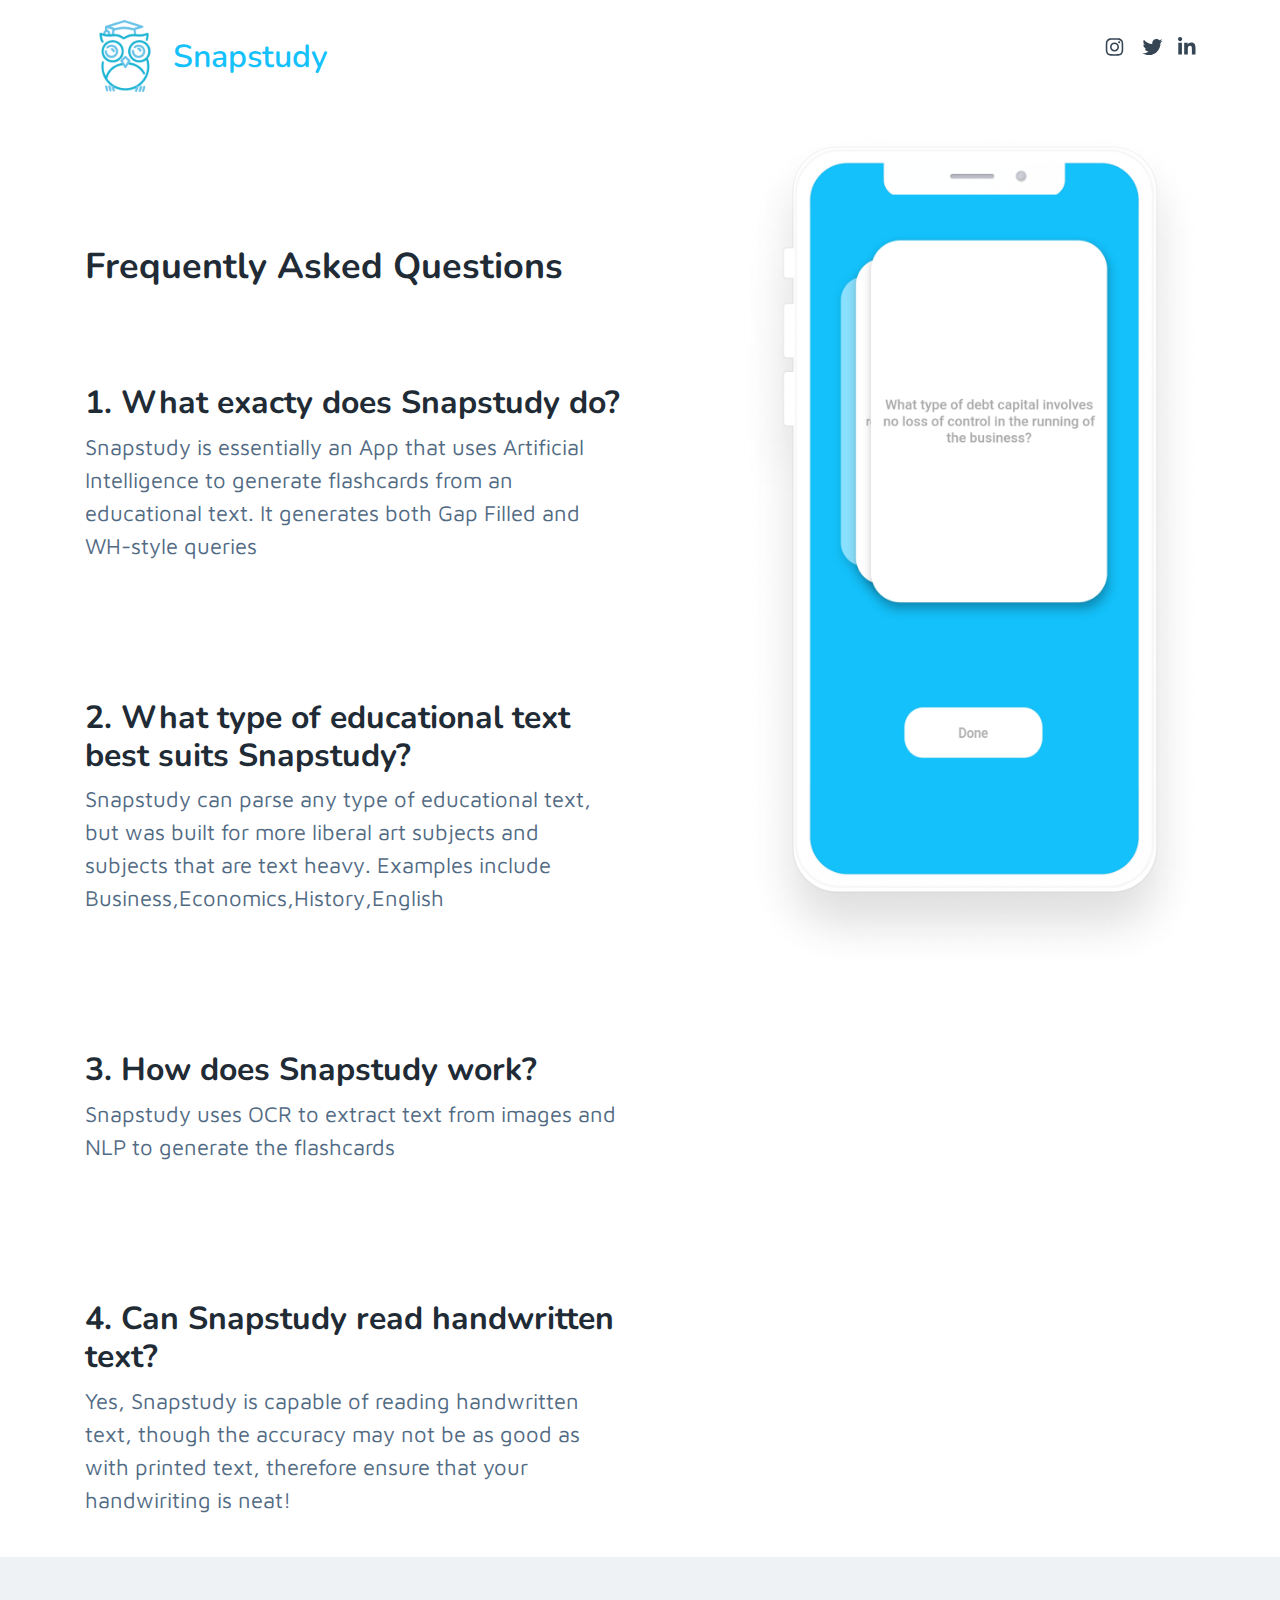
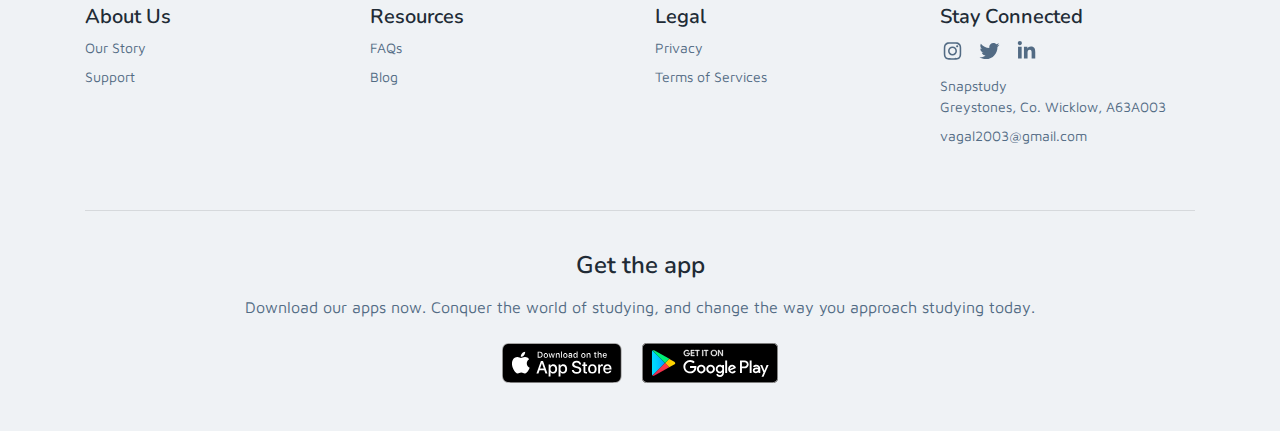
==== faq.html @ 8dada7fd "added faq" ====
<!DOCTYPE html>
<html lang="en"> 
<head>
    <title>Snapstudy - A.I powered Exam Generation</title>
    
    <!-- Meta -->
    <meta charset="utf-8">
    <meta http-equiv="X-UA-Compatible" content="IE=edge">
    <meta name="viewport" content="width=device-width, initial-scale=1.0">
    <meta name="description" content="Bootstrap 4 Mobile App Template">
    <meta name="author" content="Xiaoying Riley at 3rd Wave Media">    
    <!-- <link rel="shortcut icon" href="favicon.ico">  -->
    
    <!-- Google Font -->
    <link href="https://fonts.googleapis.com/css?family=Maven+Pro:400,500,700|Nunito:400,600,700" rel="stylesheet">
    
    <!-- FontAwesome JS-->
	<script defer src="assets/fontawesome/js/all.min.js"></script>
    
    <!-- Plugins CSS -->
    <link rel="stylesheet" href="assets/plugins/jquery-flipster/dist/jquery.flipster.min.css">
    
    
    <!-- Theme CSS -->  
    <link id="theme-style" rel="stylesheet" href="assets/css/theme.css">

</head> 

<body>
	
	<!-- DEMO ONLY --> 
	</div>
    
    <header class="header">
	    
        <div class="branding">
            
            <div class="container position-relative">

				<nav class="navbar navbar-expand-lg" >
                    <h1 class="site-logo"><a target="_blank" class="navbar-brand" href="/"><img class="logo-icon" src="assets/images/logo.png" alt="logo" width="80" height="80"> <span class="logo-text">Snapstudy</span></a></h1>
				</nav>
				
				<!-- // Free Version ONLY -->
				<ul class="social-list list-inline mb-0 position-absolute">
					<li class="list-inline-item"><a target="_blank" class="text-dark" href="https://www.instagram.com/teamsnapstudy/"><i class="fab fa-instagram fa-fw"></i></a></li>
		            <li class="list-inline-item"><a target="_blank" class="text-dark" href="https://twitter.com/SnapstudyT"><i class="fab fa-twitter fa-fw"></i></a></li>
	                <li class="list-inline-item"><a target="_blank" class="text-dark" href="https://www.linkedin.com/company/snapstudy/"><i class="fab fa-linkedin-in"></i></a></li>
	            </ul><!--//social-list-->
	            
            </div><!--//container-->
            
        </div><!--//branding-->
        
        
    </header><!--//header-->
    
    
    <section class="hero-section">
	    <div class="container">
		    <div class="row figure-holder">
			    <div class="col-12 col-md-6 pt-3 pt-md-4">
				    <h2 class="site-headline font-weight-bold mt-lg-5 pt-lg-5">Frequently Asked Questions</h2>
                    <h2 class=" font-weight-bold mt-lg-5 pt-lg-5">1. What exacty does Snapstudy do?</h2>
				    <div class="site-tagline mb-3">
                        Snapstudy is essentially an App that uses Artificial Intelligence to generate 
                        flashcards from an educational text. It generates both Gap Filled and WH-style queries
                    </div>
                    <br>
                    <h2 class=" font-weight-bold mt-lg-5 pt-lg-5">2. What type of educational text best suits Snapstudy?</h2>
				    <div class="site-tagline mb-3">
                        Snapstudy can parse any type of educational text, but was built for more liberal art subjects and 
                        subjects that are text heavy. Examples include Business,Economics,History,English
                    </div>
                    <br>
                    <h2 class=" font-weight-bold mt-lg-5 pt-lg-5">3. How does Snapstudy work?</h2>
				    <div class="site-tagline mb-3">
                        Snapstudy uses OCR to extract text from images and NLP to generate the flashcards
			
			
			    </div>
                <br>
                <h2 class=" font-weight-bold mt-lg-5 pt-lg-5">4. Can Snapstudy read handwritten text?</h2>
				    <div class="site-tagline mb-3">
                       Yes, Snapstudy is capable of reading handwritten text, though the accuracy may not be as good 
                       as with printed text, therefore ensure that your handwiriting is neat!
			
			
			    </div>

		    </div><!--//row-->
	    </div>
    </section><!--//hero-section-->
    
<br>


    
               
    
    <footer class="footer theme-bg-primary">
	    <div class="container py-5 mb-3">
		    <div class="row">
			    <div class="footer-col col-6 col-lg-3">
				    <h4 class="col-heading">About Us</h4>
				    <ul class="list-unstyled">
					    <li><a target="_blank" href="#">Our Story</a></li>
					    <li><a target="_blank" href="support.html">Support</a></li>
					    
				    </ul>
			    </div><!--//footer-col-->
			    <div class="footer-col col-6 col-lg-3">
				    <h4 class="col-heading">Resources</h4>
				    <ul class="list-unstyled">
					    <li><a target="_blank" href="faq.html">FAQs</a></li>
					    <li><a target="_blank" href="#">Blog</a></li>
				    </ul>
			    </div><!--//footer-col-->
			    <div class="footer-col col-6 col-lg-3">
				    <h4 class="col-heading">Legal</h4>
				    <ul class="list-unstyled">
					    <li><a target="_blank" href="https://snapstudy.flycricket.io/privacy.html">Privacy</a></li>
					    <li><a target="_blank" href="https://snapstudy.flycricket.io/terms.html">Terms of Services</a></li>
				    </ul>
			    </div><!--//footer-col-->
			    <div class="footer-col col-6 col-lg-3">
				    <h4 class="col-heading">Stay Connected</h4>
				    <ul class="social-list list-unstyled mb-0">
					    <li class="list-inline-item"><a target="_blank" href="https://www.instagram.com/teamsnapstudy/"><i class="fab fa-instagram fa-fw"></i></a></li>
			            <li class="list-inline-item"><a target="_blank" href="https://twitter.com/SnapstudyT"><i class="fab fa-twitter fa-fw"></i></a></li>
		                <li class="list-inline-item"><a target="_blank" href="https://www.linkedin.com/company/snapstudy/"><i class="fab fa-linkedin-in fa-fw"></i></a></li>
		                
		            </ul><!--//social-list-->
		            
		            <div class="mb-2">
			            Snapstudy<br>
			            Greystones, Co. Wicklow, A63A003 <br>
		            </div>
		            <div>
			            <a target="_blank" href="#">vagal2003@gmail.com</a>
			        </div>
		            
			    </div><!--//footer-col-->
		    </div><!--//row-->
	    </div><!--//container-->
	    <div class="container">
		    <hr>
	    </div>
	    <div class="download-area py-4">
		    <div class="container text-center">
			    <h3 class="mb-3">Get the app</h3>
		    <div class="section-intro mb-4 single-col-max-width mx-auto">Download our apps now. Conquer the world of studying, and change the way you approach studying today. </div>
			    <ul class="app-stores list-unstyled list-inline mx-auto  d-inline-block">
				    <li class="list-inline-item mr-3"><a target="_blank" href="#"><img class="ios" src="assets/images/appstore-apple.svg" alt="app-store"></a></li>
				    <li class="list-inline-item"><a target="_blank" href="https://play.google.com/store/apps/details?id=com.aidev.snapstudy"><img class="android" src="assets/images/appstore-android.svg" alt="google play"></a></li>
			    </ul>
		    </div><!--//container-->
	    </div><!--//download-area-->

    </footer>

       
    <!-- Javascript -->          
    <script type="text/javascript" src="assets/plugins/jquery-3.4.1.min.js"></script>
    <script type="text/javascript" src="assets/plugins/popper.min.js"></script>
    <script type="text/javascript" src="assets/plugins/bootstrap/js/bootstrap.min.js"></script>  
    
    <!-- Page Specific JS -->
    <script type="text/javascript" src="assets/plugins/jquery-flipster/dist/jquery.flipster.min.js"></script> 
    <script type="text/javascript" src="assets/js/flipster-custom.js"></script> 


</body>
</html>
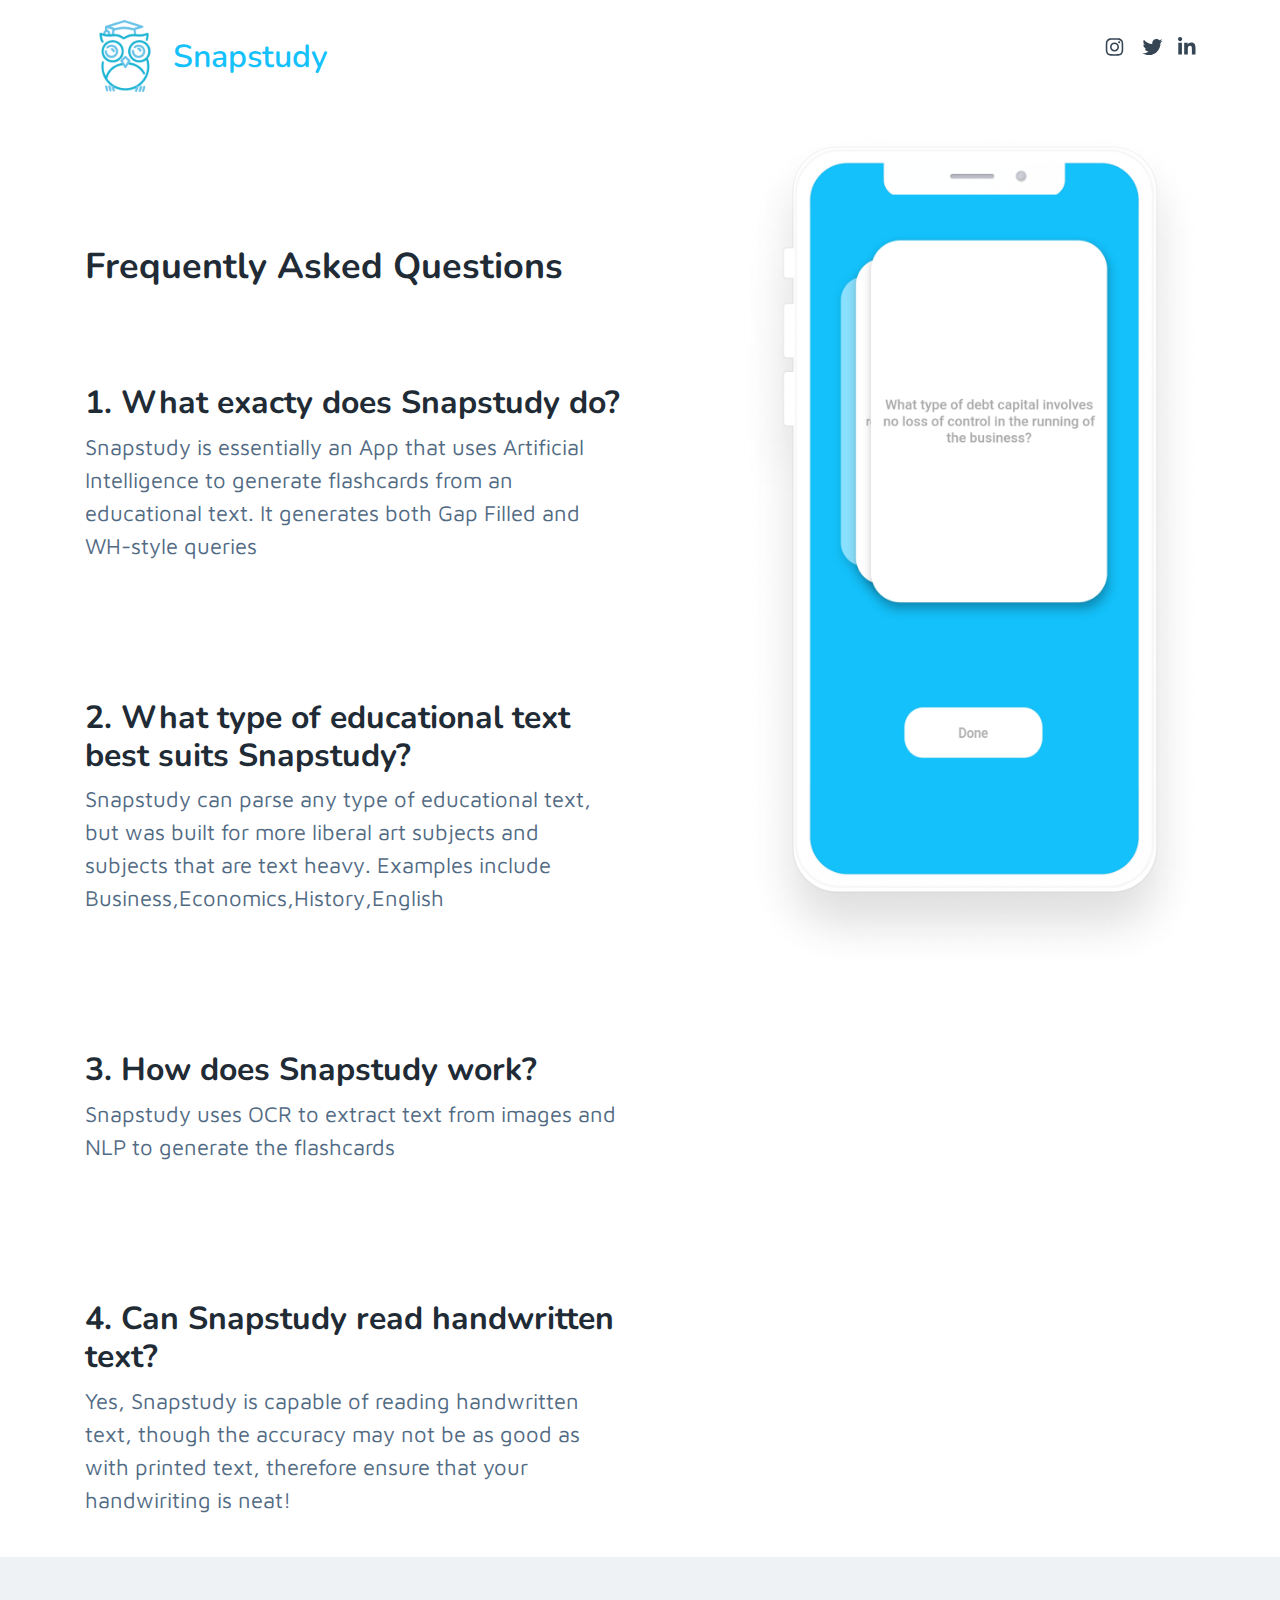
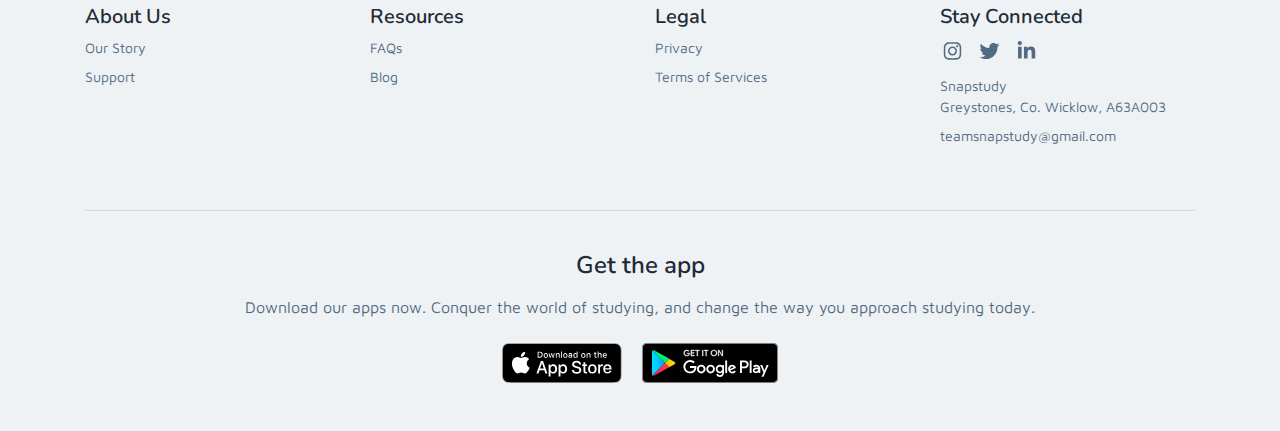
==== commit 6e0a267b: "edit" ====
--- a/faq.html
+++ b/faq.html
@@ -137,7 +137,7 @@
 			            Greystones, Co. Wicklow, A63A003 <br>
 		            </div>
 		            <div>
-			            <a target="_blank" href="#">vagal2003@gmail.com</a>
+			            <a target="_blank" href="#">teamsnapstudy@gmail.com</a>
 			        </div>
 		            
 			    </div><!--//footer-col-->
